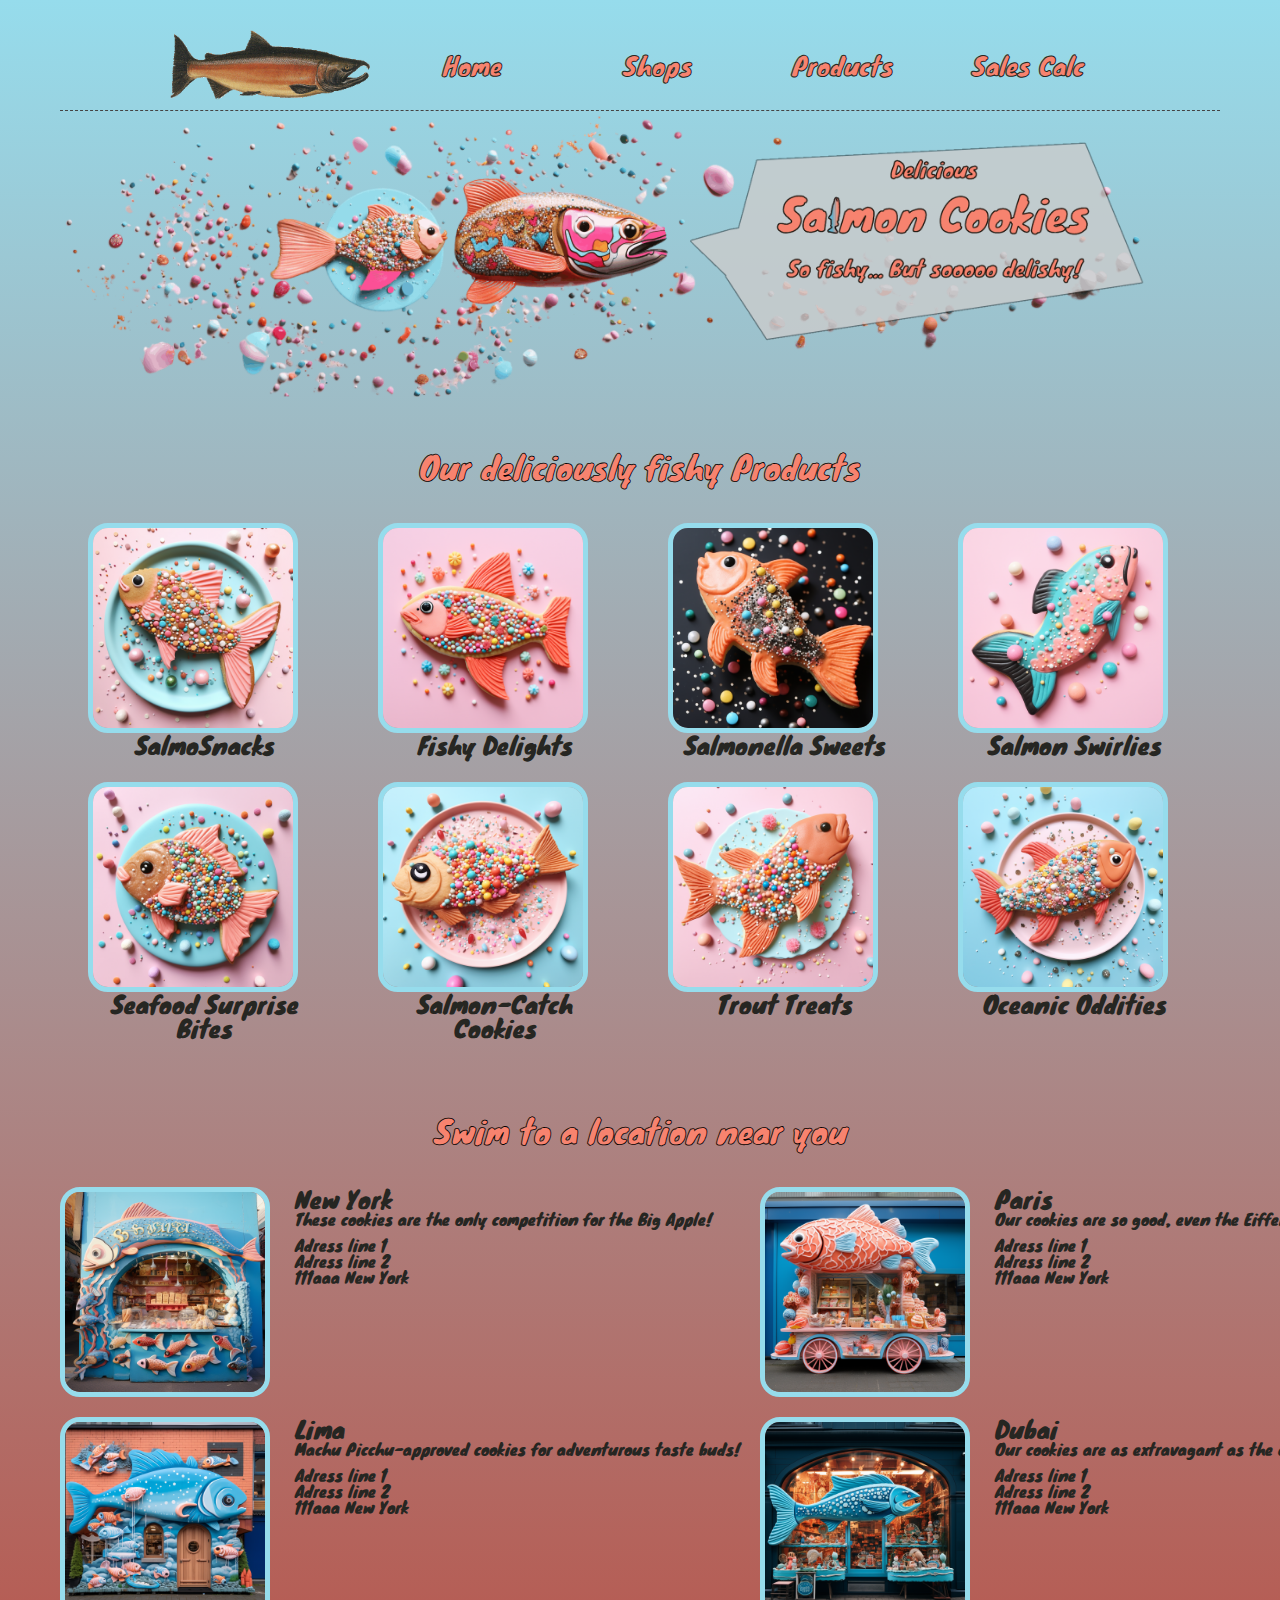
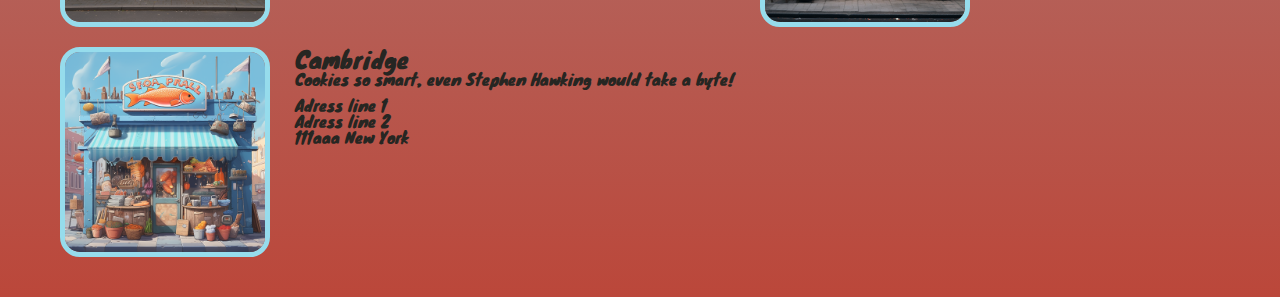
==== index.html @ cf16f284 "images" ====
<!DOCTYPE html>
<html lang="en">
  <head>
    <meta charset="UTF-8" />
    <meta name="viewport" content="width=device-width, initial-scale=1.0" />
    <title>Salmon Cookies</title>
    <link rel="stylesheet" href="reset.css" />
    <link rel="stylesheet" href="style.css" />
    <link
      rel="stylesheet"
      href="https://fonts.googleapis.com/css?family=Knewave"
    />
  </head>
  <body>
    <header>
      <nav>
        <img src="./media/salmon.gif"/>
        <a href="#">Home</a>
        <a href="#shops">Shops</a>
        <a href="#products">Products</a>
        <a href="./sales.html">Sales Calc</a>
      </nav>
    </header>
    <main>
      <img
        src="./media/salmonherotransparent.png"
        alt="salmon and cookie"
        id="hero"
      />
      <h2>Our deliciously fishy Products</h2>
      <div class="products" id="products">
        <div class="product">
          <img src="./media/products/fish1.png" alt="" />
          <h3>SalmoSnacks</h3>
        </div>
        <div class="product">
          <img src="./media/products/fish2.png" alt="" />Fishy Delights
        </div>
        <div class="product">
          <img src="./media/products/fish3.png" alt="" />Salmonella Sweets
        </div>
        <div class="product">
          <img src="./media/products/fish4.png" alt="" />Salmon Swirlies
        </div>
        <div class="product">
          <img src="./media/products/fish5.png" alt="" />Seafood Surprise Bites
        </div>
        <div class="product">
          <img src="./media/products/fish6.png" alt="" />Salmon-Catch Cookies
        </div>
        <div class="product">
          <img src="./media/products/fish7.png" alt="" />Trout Treats
        </div>
        <div class="product">
          <img src="./media/products/fish8.png" alt="" />Oceanic Oddities
        </div>
      </div>
      <h2>Swim to a location near you</h2>
      <div class="shops" id="shops">
        <div class="shop">
          <img src="./media/shops/shop1.png" alt="shop1" /><div class="shopttext"><h3>New York</h3><p>These cookies are the only competition for the Big Apple!</p><p>Adress line 1 <br>Adress line 2 <br>111aaa New York</p></div>
        </div>
        <div class="shop">
          <img src="./media/shops/shop2.png" alt="shop2" /><div class="shopttext"><h3>Lima</h3><p>Machu Picchu-approved cookies for adventurous taste buds!</p><p>Adress line 1 <br>Adress line 2 <br>111aaa New York</p></div>
        </div>
        <div class="shop">
          <img src="./media/shops/shop3.png" alt="shop2" /><div class="shopttext"><h3>Cambridge</h3><p>Cookies so smart, even Stephen Hawking would take a byte!</p><p>Adress line 1 <br>Adress line 2 <br>111aaa New York</p></div>
        </div>
        <div class="shop">
          <img src="./media/shops/shop4.png" alt="shop2" /><div class="shopttext"><h3>Paris</h3>
        <p>Our cookies are so good, even the Eiffel Tower's jealous</p><p>Adress line 1 <br>Adress line 2 <br>111aaa New York</p>
        </div>
      </div>
      <div class="shop">
        <img src="./media/shops/shop5.png" alt="shop2" /><div class="shopttext"><h3>Dubai</h3>
      <p>Our cookies are as extravagant as the city's skyline!</p><p>Adress line 1 <br>Adress line 2 <br>111aaa New York</p>
      </div>
    </div>
    </main>
  </body>
</html>
---- style.css ----
body {
  background: linear-gradient(#96dcec, #bb473a);
  font-family: "Knewave", serif;
  margin: 20px 60px;
  font-size: 1.5rem;
  background-repeat: no-repeat;
  color: #262622;
}

main,
header {
  display: flex;
  flex-direction: column;
  flex-wrap: wrap;
  justify-content: center;
}

header {
  display: flex;
  justify-content: center;
  border-bottom: 1px dashed #444444;
}
nav {
  width: 960px;
  display: flex;
  flex-flow: row nowrap;
  justify-content: center;
  align-content: center;
  display: flex;
  padding: 10px 0px;
}

nav > img {
  height: 70px;
  width: 200px;
  color: white;
  text-align: center;
  display: flex;
  flex-flow: column nowrap;
  justify-content: center;
  margin: 00px 10px;
}

nav > a {
  height: 70px;
  width: 200px;
  color: #262622;
  text-align: center;
  display: flex;
  flex-flow: column nowrap;
  justify-content: center;
  margin: 00px 10px;
  text-decoration: none;
  font-size: 25px;
}
nav > a:hover {
  color: #f7836f;
}

main:nth-child(*) {
  margin: 20px;
}

td,
th {
  border: 5px solid blueviolet;
  text-transform: capitalize;
}

#tableOfShops > table > tr:nth-child(1) > td {
  visibility: hidden;
}

td,
th {
  min-width: 30px;
  padding: 10px;
  font-size: 1.5rem;
}

tr:nth-of-type(odd) {
  background-color: salmon;
}
tr:nth-of-type(even) {
  background-color: rgb(150, 255, 131);
}

th {
  background-color: blueviolet;
  color: white;
}

td:last-child,
td:first-child,
tr:last-child {
  background-color: #8d2cde;
  color: white;
  font-weight: bold;
}

header {
  display: flex;
  flex-direction: row;
  flex-wrap: wrap;
  justify-content: center;
  grid-template-columns: 200px auto;
  vertical-align: middle;
  color: black;
  -webkit-text-fill-color: #f7836f;
  -webkit-text-stroke: 1px;
  font-size: 3rem;
}
header > div {
  vertical-align: middle;
}

#logo {
  width: 200px;
  margin: 0px 20px;
}

#hero {
  width: 100%;
}

h2 {
  color: black;
  -webkit-text-fill-color: #f7836f;
  -webkit-text-stroke: 0.8px;
  font-size: 2rem;
  margin: 50px 0px 40px 0px;
  align-self: center;
}

.products {
  display: flex;
  flex-direction: row;
  justify-content: space-around;
  align-items: flex-start;
  flex-wrap: wrap;
}
.product {
  display: flex;
  flex-direction: column;
  justify-content: flex-start;
  align-items: center;
  flex-wrap: wrap;
  margin-bottom: 25px;
  flex: 0 0 21%;
  text-align: center;
}

.product img,
.shop img {
  max-width: 200px;

  border-radius: 20px;
  border: 5px solid #96dcec;
  margin: 0px 25px 0px 0px;
}

.shops {
  display: flex;
  flex-flow: column wrap;
  max-height: 700px;
}

.shop {
  display: flex;
  flex-flow: row nowrap;
  margin: 0px 20px 20px 0px;
}

.shoptext {
  display: flex;
  flex-flow: column wrap;
}

.shopttext > p {
  font-size: 16px;
  font-weight: lighter;
  margin-bottom: 10px;
}
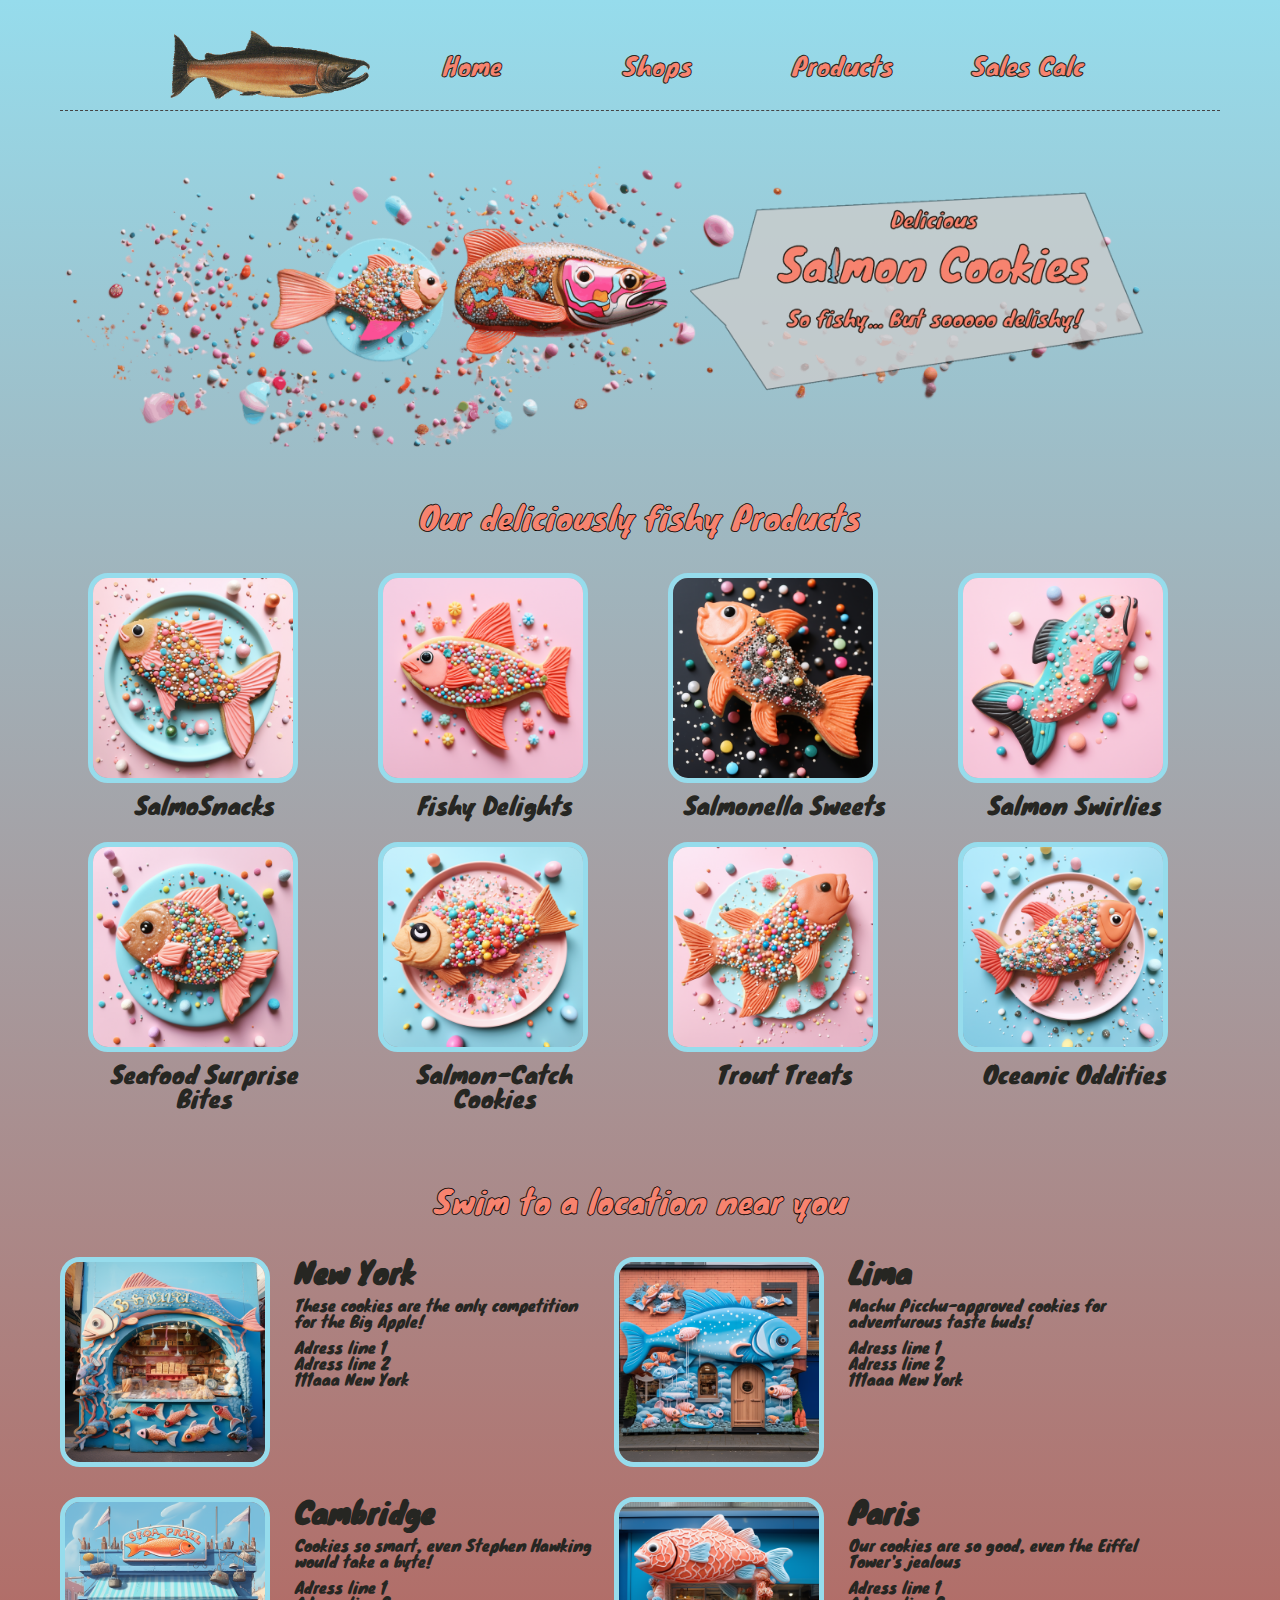
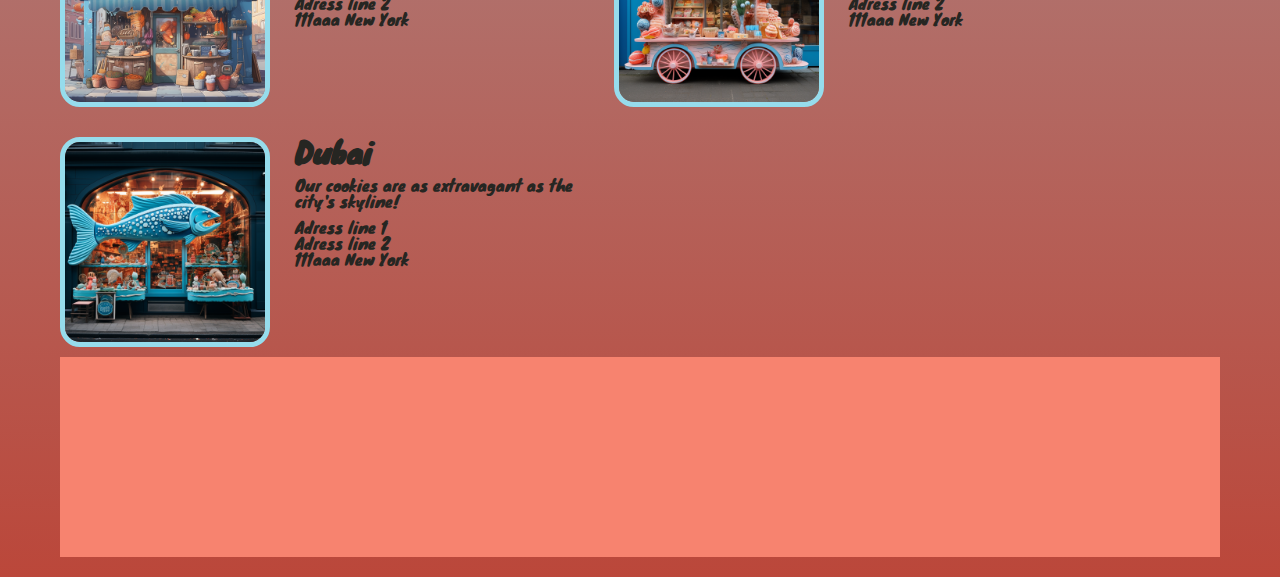
==== commit dc801641: "footer" ====
--- a/index.html
+++ b/index.html
@@ -77,5 +77,6 @@
       </div>
     </div>
     </main>
+    <footer></footer>
   </body>
 </html>
--- a/style.css
+++ b/style.css
@@ -121,6 +121,7 @@
 
 #hero {
   width: 100%;
+  margin-top: 50px;
 }
 
 h2 {
@@ -150,18 +151,17 @@
   text-align: center;
 }
 
-.product img,
-.shop img {
+.product > img,
+.shop > img {
   max-width: 200px;
-
   border-radius: 20px;
   border: 5px solid #96dcec;
-  margin: 0px 25px 0px 0px;
+  margin: 0px 25px 10px 0px;
 }
 
 .shops {
   display: flex;
-  flex-flow: column wrap;
+  flex-wrap: wrap;
   max-height: 700px;
 }
 
@@ -169,6 +169,7 @@
   display: flex;
   flex-flow: row nowrap;
   margin: 0px 20px 20px 0px;
+  max-width: 46%;
 }
 
 .shoptext {
@@ -181,3 +182,14 @@
   font-weight: lighter;
   margin-bottom: 10px;
 }
+
+.shopttext > h3 {
+  font-size: 30px;
+  font-weight: bold;
+  margin-bottom: 10px;
+}
+
+footer {
+  background-color: #f7836f;
+  height: 200px;
+}
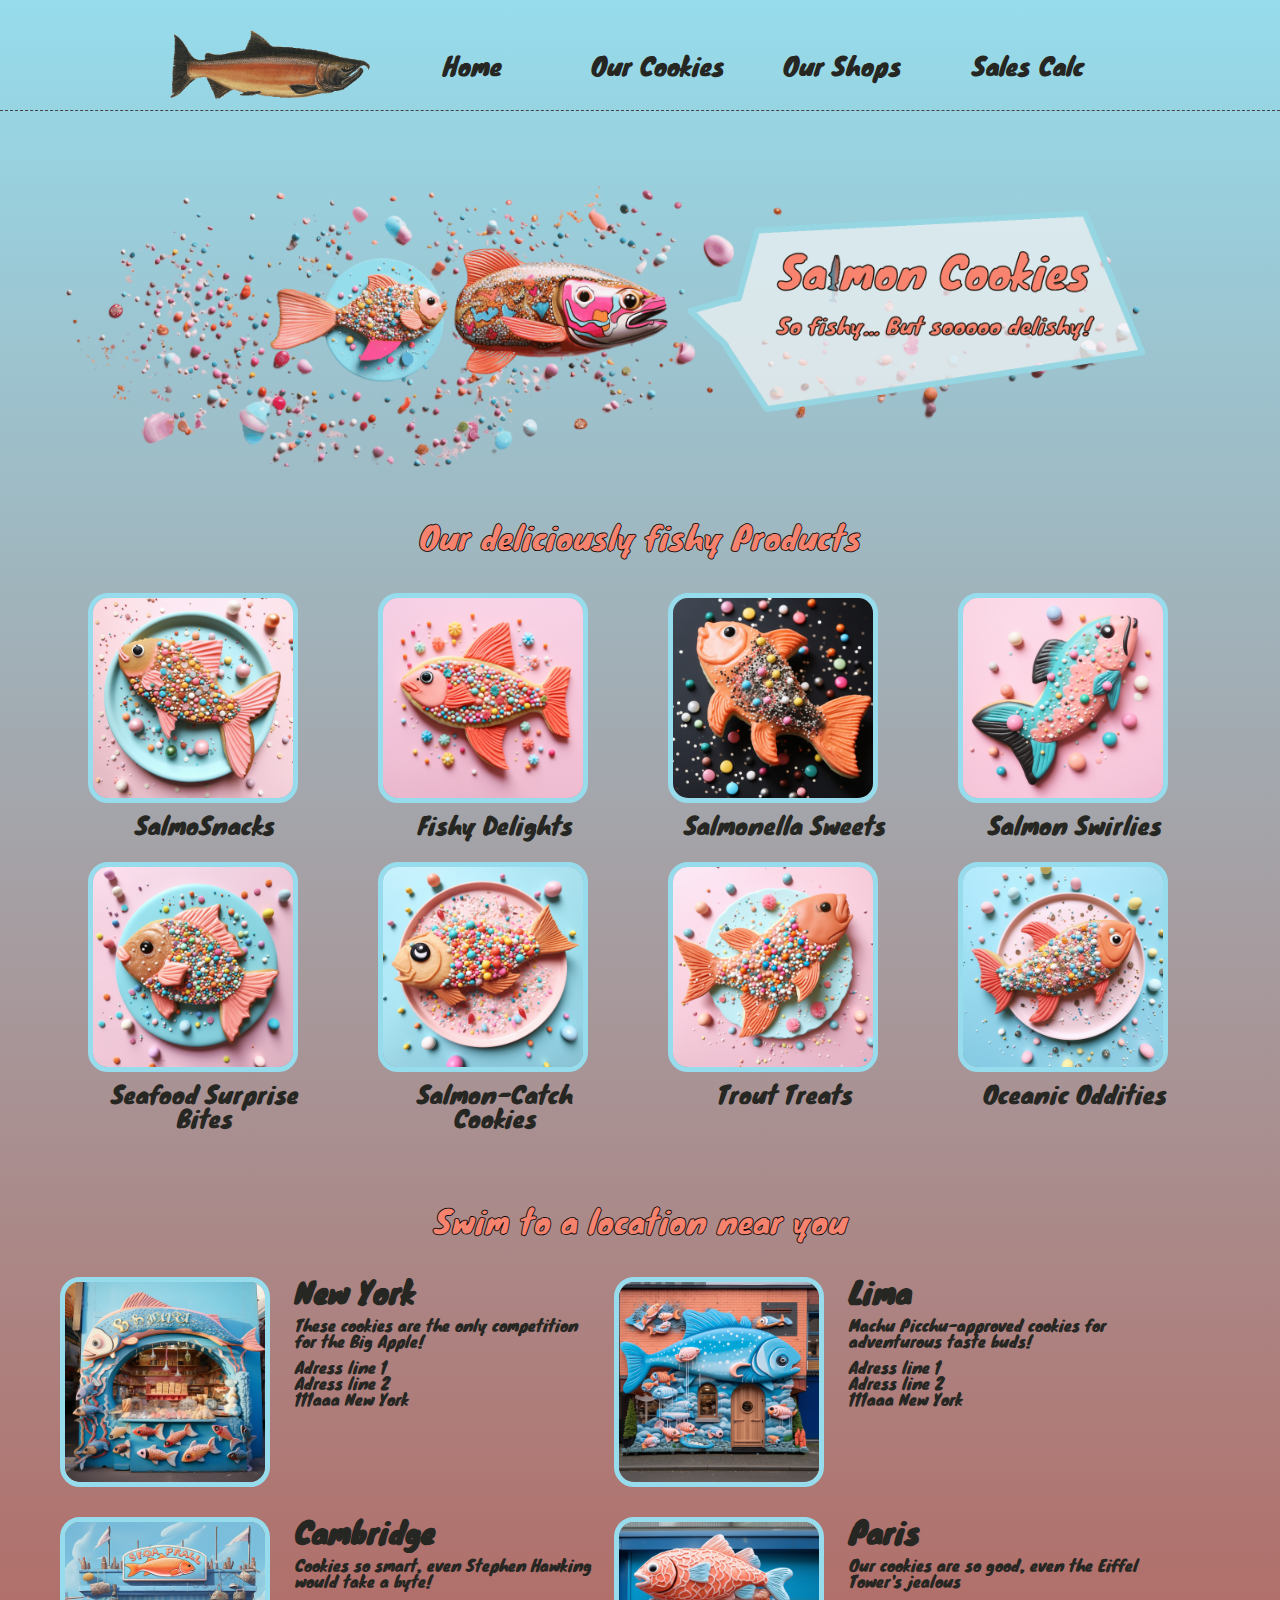
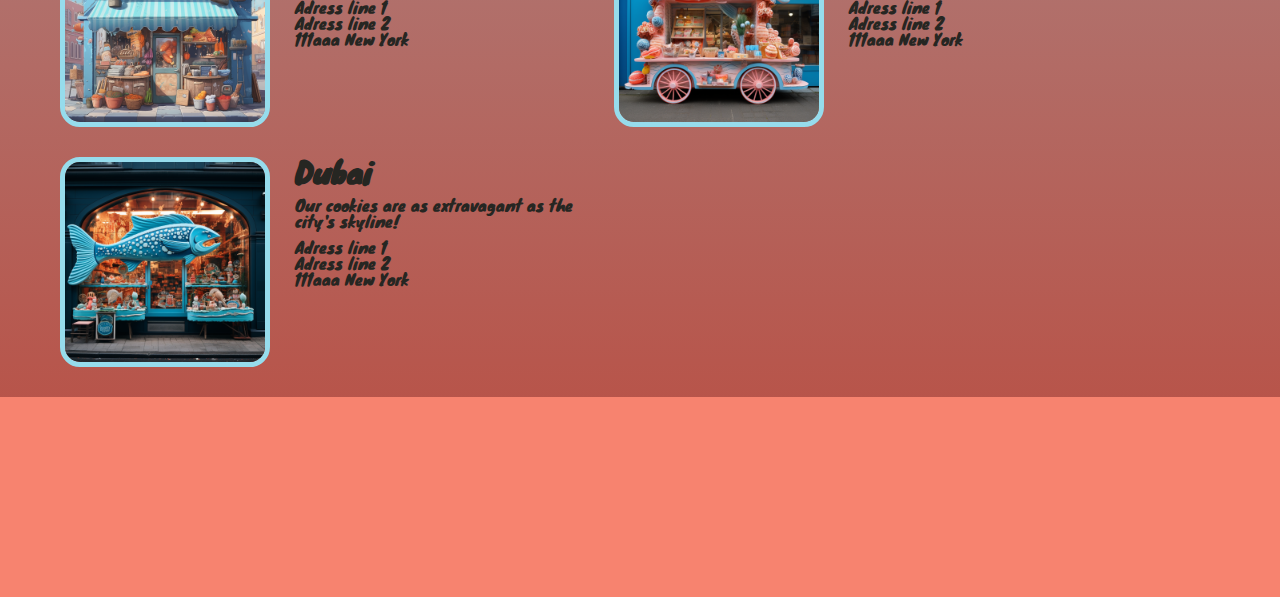
==== commit 48574e21: "hero image small change" ====
--- a/index.html
+++ b/index.html
@@ -16,8 +16,8 @@
       <nav>
         <img src="./media/salmon.gif"/>
         <a href="#">Home</a>
-        <a href="#shops">Shops</a>
-        <a href="#products">Products</a>
+        <a href="#shops">Our Cookies</a>
+        <a href="#products">Our Shops</a>
         <a href="./sales.html">Sales Calc</a>
       </nav>
     </header>
--- a/style.css
+++ b/style.css
@@ -1,7 +1,7 @@
 body {
   background: linear-gradient(#96dcec, #bb473a);
   font-family: "Knewave", serif;
-  margin: 20px 60px;
+  margin: 20px 0px 0px 0px;
   font-size: 1.5rem;
   background-repeat: no-repeat;
   color: #262622;
@@ -13,6 +13,9 @@
   flex-direction: column;
   flex-wrap: wrap;
   justify-content: center;
+}
+main {
+  margin: 20px 60px;
 }
 
 header {
@@ -106,8 +109,6 @@
   grid-template-columns: 200px auto;
   vertical-align: middle;
   color: black;
-  -webkit-text-fill-color: #f7836f;
-  -webkit-text-stroke: 1px;
   font-size: 3rem;
 }
 header > div {
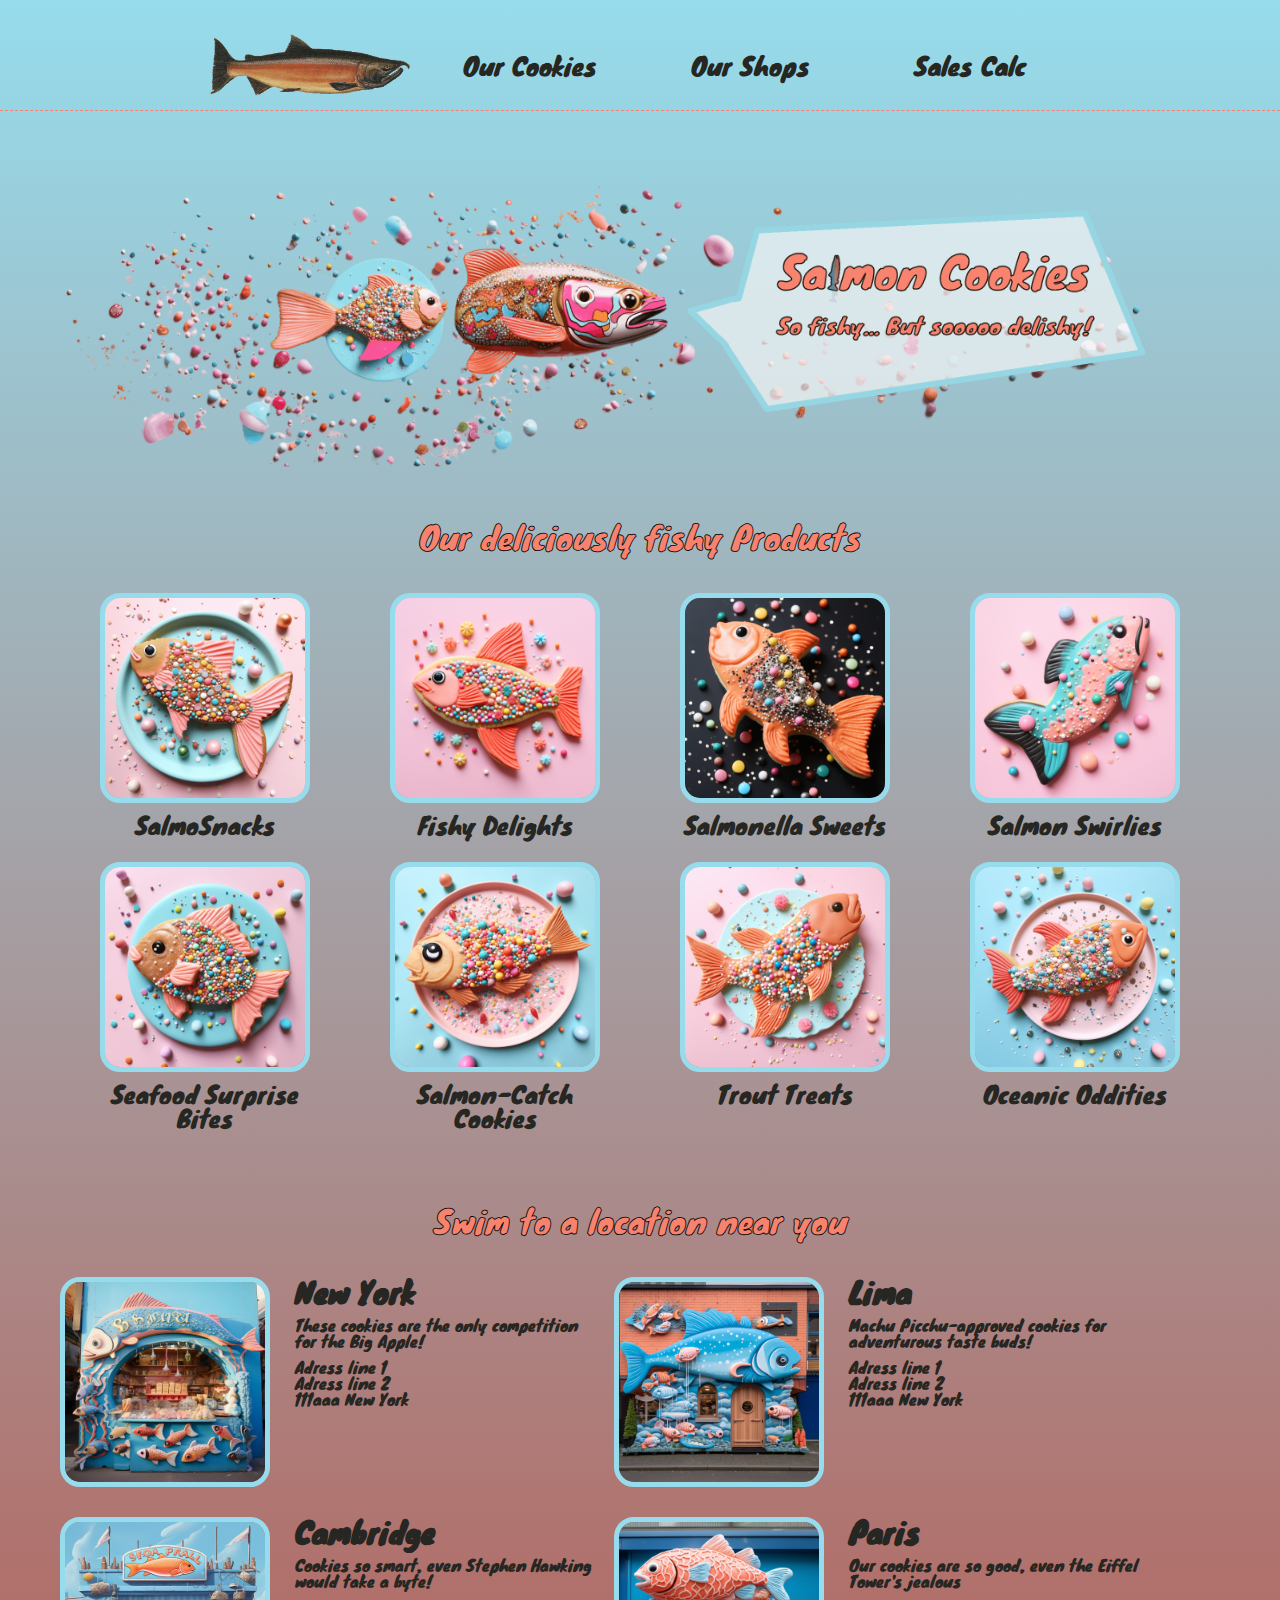
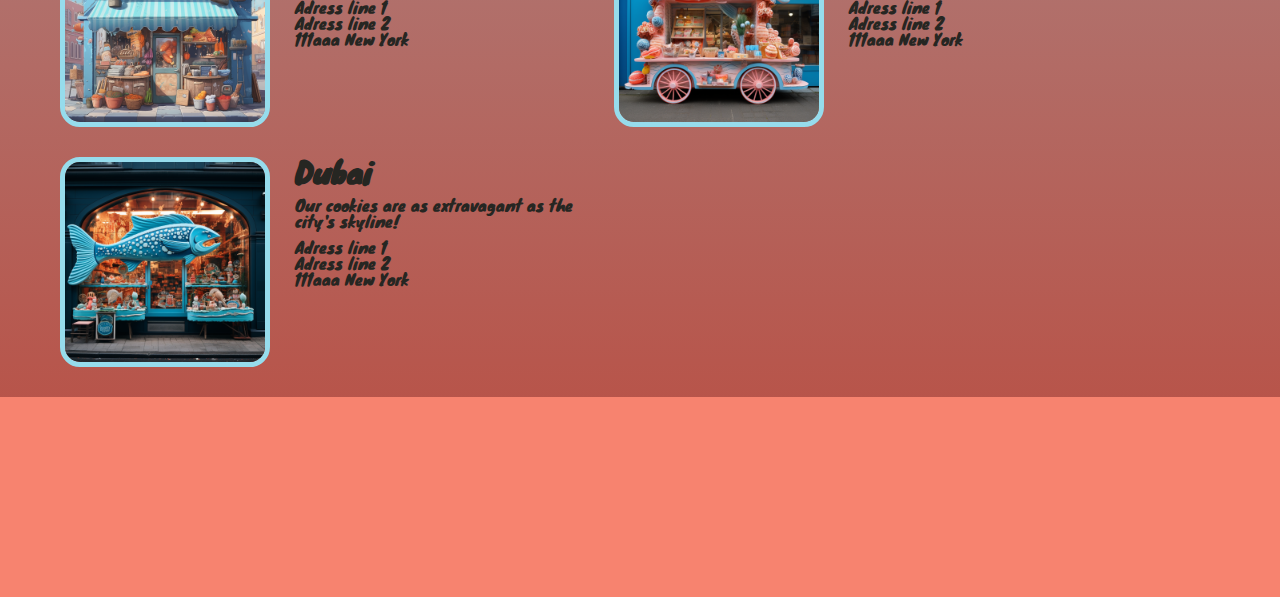
==== commit 84ced4a9: "fixed navigation" ====
--- a/index.html
+++ b/index.html
@@ -14,10 +14,9 @@
   <body>
     <header>
       <nav>
-        <img src="./media/salmon.gif"/>
-        <a href="#">Home</a>
-        <a href="#shops">Our Cookies</a>
-        <a href="#products">Our Shops</a>
+        <a href="../"><img src="./media/salmon.gif" /></a>
+        <a href="./#shops">Our Cookies</a>
+        <a href="./#products">Our Shops</a>
         <a href="./sales.html">Sales Calc</a>
       </nav>
     </header>
@@ -34,25 +33,25 @@
           <h3>SalmoSnacks</h3>
         </div>
         <div class="product">
-          <img src="./media/products/fish2.png" alt="" />Fishy Delights
+          <img src="./media/products/fish2.png" alt="" /><h3>Fishy Delights</h3>
         </div>
         <div class="product">
-          <img src="./media/products/fish3.png" alt="" />Salmonella Sweets
+          <img src="./media/products/fish3.png" alt="" /><h3>Salmonella Sweets</h3>
         </div>
         <div class="product">
-          <img src="./media/products/fish4.png" alt="" />Salmon Swirlies
+          <img src="./media/products/fish4.png" alt="" /><h3>Salmon Swirlies</h3>
         </div>
         <div class="product">
-          <img src="./media/products/fish5.png" alt="" />Seafood Surprise Bites
+          <img src="./media/products/fish5.png" alt="" /><h3>Seafood Surprise Bites</h3>
         </div>
         <div class="product">
-          <img src="./media/products/fish6.png" alt="" />Salmon-Catch Cookies
+          <img src="./media/products/fish6.png" alt="" /><h3>Salmon-Catch Cookies</h3>
         </div>
         <div class="product">
-          <img src="./media/products/fish7.png" alt="" />Trout Treats
+          <img src="./media/products/fish7.png" alt="" /><h3>Trout Treats</h3>
         </div>
         <div class="product">
-          <img src="./media/products/fish8.png" alt="" />Oceanic Oddities
+          <img src="./media/products/fish8.png" alt="" /><h3>Oceanic Oddities</h3>
         </div>
       </div>
       <h2>Swim to a location near you</h2>
--- a/style.css
+++ b/style.css
@@ -21,7 +21,7 @@
 header {
   display: flex;
   justify-content: center;
-  border-bottom: 1px dashed #444444;
+  border-bottom: 1px dashed salmon;
 }
 nav {
   width: 960px;
@@ -66,7 +66,6 @@
 
 td,
 th {
-  border: 5px solid blueviolet;
   text-transform: capitalize;
 }
 
@@ -157,6 +156,13 @@
   max-width: 200px;
   border-radius: 20px;
   border: 5px solid #96dcec;
+  margin: 0px 0px 10px 0px;
+}
+
+.shop > img {
+  max-width: 200px;
+  border-radius: 20px;
+  border: 5px solid #96dcec;
   margin: 0px 25px 10px 0px;
 }
 
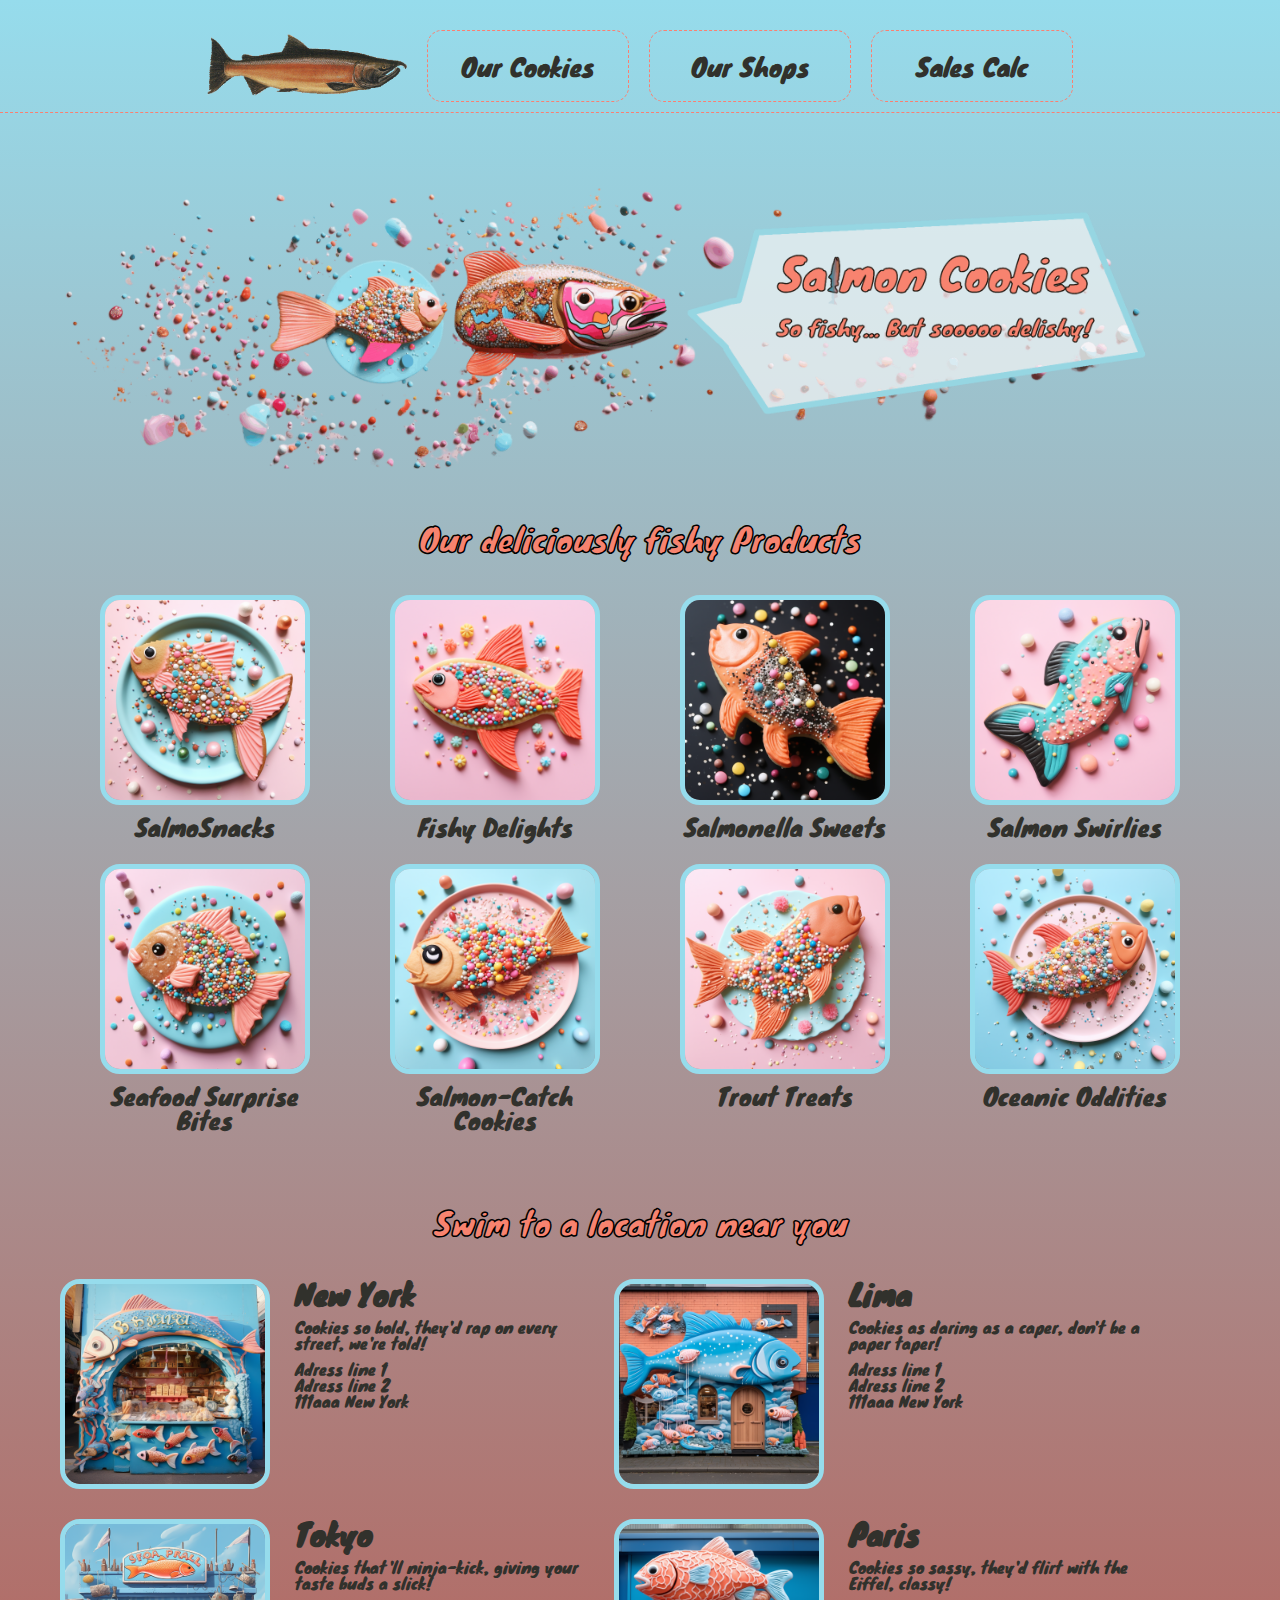
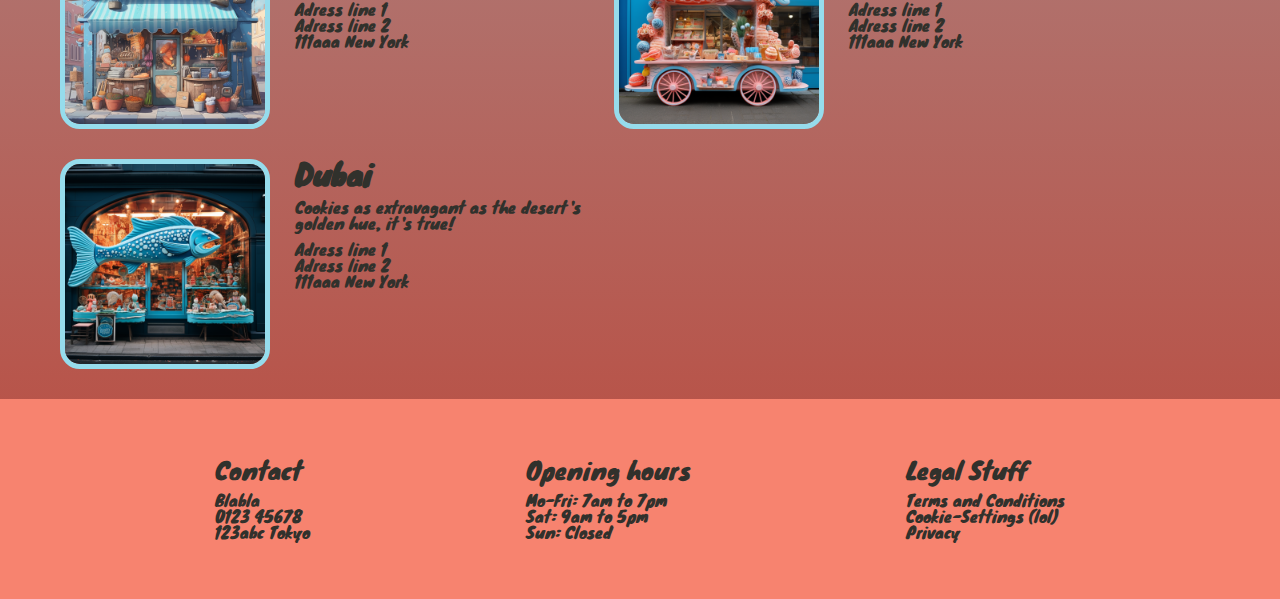
==== commit ef5028c4: "hover styles" ====
--- a/index.html
+++ b/index.html
@@ -14,9 +14,9 @@
   <body>
     <header>
       <nav>
-        <a href="../"><img src="./media/salmon.gif" /></a>
-        <a href="./#shops">Our Cookies</a>
-        <a href="./#products">Our Shops</a>
+        <a href="./"><img src="./media/salmon.gif" /></a>
+        <a href="./#products">Our Cookies</a>
+        <a href="./#shops">Our Shops</a>
         <a href="./sales.html">Sales Calc</a>
       </nav>
     </header>
@@ -33,49 +33,103 @@
           <h3>SalmoSnacks</h3>
         </div>
         <div class="product">
-          <img src="./media/products/fish2.png" alt="" /><h3>Fishy Delights</h3>
+          <img src="./media/products/fish2.png" alt="" />
+          <h3>Fishy Delights</h3>
         </div>
         <div class="product">
-          <img src="./media/products/fish3.png" alt="" /><h3>Salmonella Sweets</h3>
+          <img src="./media/products/fish3.png" alt="" />
+          <h3>Salmonella Sweets</h3>
         </div>
         <div class="product">
-          <img src="./media/products/fish4.png" alt="" /><h3>Salmon Swirlies</h3>
+          <img src="./media/products/fish4.png" alt="" />
+          <h3>Salmon Swirlies</h3>
         </div>
         <div class="product">
-          <img src="./media/products/fish5.png" alt="" /><h3>Seafood Surprise Bites</h3>
+          <img src="./media/products/fish5.png" alt="" />
+          <h3>Seafood Surprise Bites</h3>
         </div>
         <div class="product">
-          <img src="./media/products/fish6.png" alt="" /><h3>Salmon-Catch Cookies</h3>
+          <img src="./media/products/fish6.png" alt="" />
+          <h3>Salmon-Catch Cookies</h3>
         </div>
         <div class="product">
-          <img src="./media/products/fish7.png" alt="" /><h3>Trout Treats</h3>
+          <img src="./media/products/fish7.png" alt="" />
+          <h3>Trout Treats</h3>
         </div>
         <div class="product">
-          <img src="./media/products/fish8.png" alt="" /><h3>Oceanic Oddities</h3>
+          <img src="./media/products/fish8.png" alt="" />
+          <h3>Oceanic Oddities</h3>
         </div>
       </div>
       <h2>Swim to a location near you</h2>
       <div class="shops" id="shops">
         <div class="shop">
-          <img src="./media/shops/shop1.png" alt="shop1" /><div class="shopttext"><h3>New York</h3><p>These cookies are the only competition for the Big Apple!</p><p>Adress line 1 <br>Adress line 2 <br>111aaa New York</p></div>
+          <img src="./media/shops/shop1.png" alt="shop1" />
+          <div class="shopttext">
+            <h3>New York</h3>
+            <p>Cookies so bold, they'd rap on every street, we're told!</p>
+            <p>Adress line 1 <br />Adress line 2 <br />111aaa New York</p>
+          </div>
         </div>
         <div class="shop">
-          <img src="./media/shops/shop2.png" alt="shop2" /><div class="shopttext"><h3>Lima</h3><p>Machu Picchu-approved cookies for adventurous taste buds!</p><p>Adress line 1 <br>Adress line 2 <br>111aaa New York</p></div>
+          <img src="./media/shops/shop2.png" alt="shop2" />
+          <div class="shopttext">
+            <h3>Lima</h3>
+            <p>Cookies as daring as a caper, don't be a paper taper!</p>
+            <p>Adress line 1 <br />Adress line 2 <br />111aaa New York</p>
+          </div>
         </div>
         <div class="shop">
-          <img src="./media/shops/shop3.png" alt="shop2" /><div class="shopttext"><h3>Cambridge</h3><p>Cookies so smart, even Stephen Hawking would take a byte!</p><p>Adress line 1 <br>Adress line 2 <br>111aaa New York</p></div>
+          <img src="./media/shops/shop3.png" alt="shop2" />
+          <div class="shopttext">
+            <h3>Tokyo</h3>
+            <p>Cookies that'll ninja-kick, giving your taste buds a slick!</p>
+            <p>Adress line 1 <br />Adress line 2 <br />111aaa New York</p>
+          </div>
         </div>
         <div class="shop">
-          <img src="./media/shops/shop4.png" alt="shop2" /><div class="shopttext"><h3>Paris</h3>
-        <p>Our cookies are so good, even the Eiffel Tower's jealous</p><p>Adress line 1 <br>Adress line 2 <br>111aaa New York</p>
+          <img src="./media/shops/shop4.png" alt="shop2" />
+          <div class="shopttext">
+            <h3>Paris</h3>
+            <p>Cookies so sassy, they'd flirt with the Eiffel, classy!</p>
+            <p>Adress line 1 <br />Adress line 2 <br />111aaa New York</p>
+          </div>
+        </div>
+        <div class="shop">
+          <img src="./media/shops/shop5.png" alt="shop2" />
+          <div class="shopttext">
+            <h3>Dubai</h3>
+            <p>Cookies as extravagant as the desert's golden hue, it's true!</p>
+            <p>Adress line 1 <br />Adress line 2 <br />111aaa New York</p>
+          </div>
         </div>
       </div>
-      <div class="shop">
-        <img src="./media/shops/shop5.png" alt="shop2" /><div class="shopttext"><h3>Dubai</h3>
-      <p>Our cookies are as extravagant as the city's skyline!</p><p>Adress line 1 <br>Adress line 2 <br>111aaa New York</p>
+    </main>
+    <footer>
+      <div class="footercolumn">
+        <h3>Contact</h3>
+        <ul>
+          <li>Blabla</li>
+          <li>0123 45678</li>
+          <li>123abc Tokyo</li>
+        </ul>
       </div>
-    </div>
-    </main>
-    <footer></footer>
+      <div class="footercolumn">
+        <h3>Opening hours</h3>
+        <ul>
+          <li>Mo-Fri: 7am to 7pm</li>
+          <li>Sat: 9am to 5pm</li>
+          <li>Sun: Closed</li>
+        </ul>
+      </div>
+      <div class="footercolumn">
+        <h3>Legal Stuff</h3>
+        <ul>
+          <li>Terms and Conditions</li>
+          <li>Cookie-Settings (lol)</li>
+          <li>Privacy</li>
+        </ul>
+      </div>
+    </footer>
   </body>
 </html>
--- a/style.css
+++ b/style.css
@@ -4,7 +4,7 @@
   margin: 20px 0px 0px 0px;
   font-size: 1.5rem;
   background-repeat: no-repeat;
-  color: #262622;
+  color: #31312c;
 }
 
 main,
@@ -47,7 +47,7 @@
 nav > a {
   height: 70px;
   width: 200px;
-  color: #262622;
+  color: #31312c;
   text-align: center;
   display: flex;
   flex-flow: column nowrap;
@@ -55,9 +55,18 @@
   margin: 00px 10px;
   text-decoration: none;
   font-size: 25px;
+  border-radius: 15px;
 }
 nav > a:hover {
   color: #f7836f;
+}
+
+nav > a:not(:first-of-type) {
+  border: 1px dashed salmon;
+}
+
+nav > a:hover {
+  border: 1px dashed #31312c;
 }
 
 main:nth-child(*) {
@@ -127,7 +136,7 @@
 h2 {
   color: black;
   -webkit-text-fill-color: #f7836f;
-  -webkit-text-stroke: 0.8px;
+  -webkit-text-stroke: 1.5px;
   font-size: 2rem;
   margin: 50px 0px 40px 0px;
   align-self: center;
@@ -158,6 +167,10 @@
   border: 5px solid #96dcec;
   margin: 0px 0px 10px 0px;
 }
+.product > img:hover,
+.shop > img:hover {
+  border: 5px solid salmon;
+}
 
 .shop > img {
   max-width: 200px;
@@ -199,4 +212,17 @@
 footer {
   background-color: #f7836f;
   height: 200px;
-}
+  display: flex;
+  flex-flow: row wrap;
+  align-content: space-around;
+  justify-content: space-evenly;
+}
+
+footer ul {
+  font-size: 16px;
+  font-weight: lighter;
+}
+
+footer h3 {
+  margin-bottom: 10px;
+}
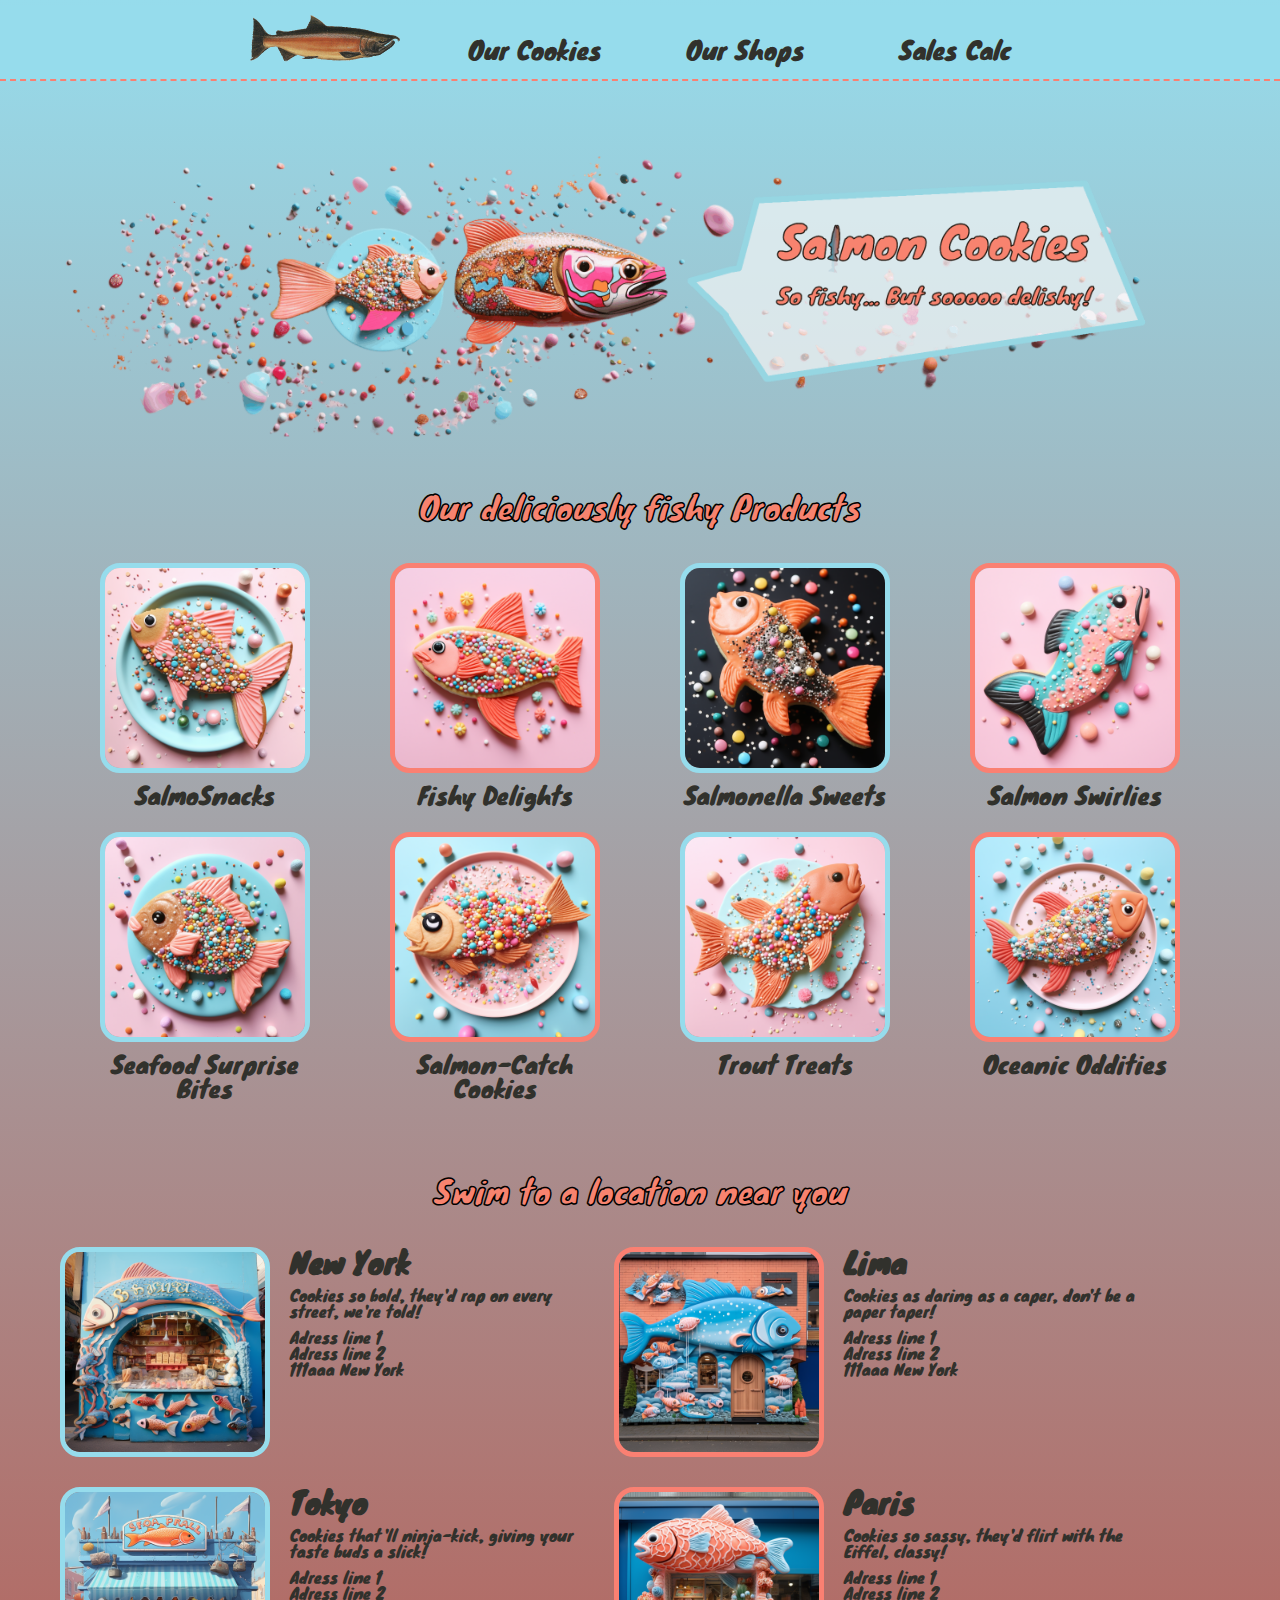
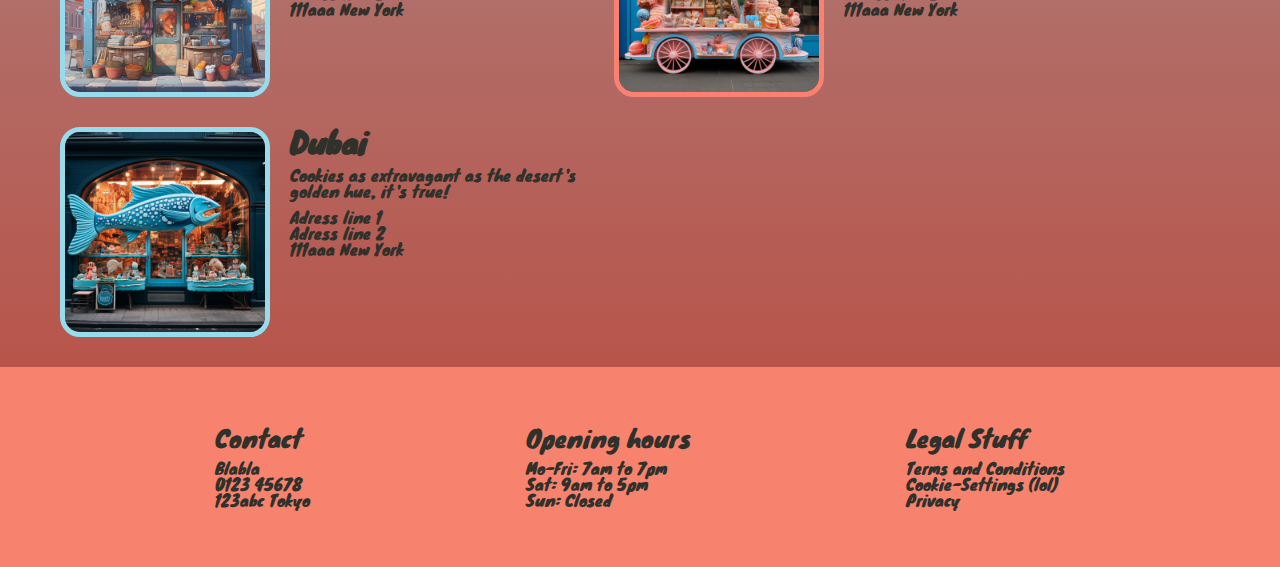
==== commit b40d36b3: "favicon and image borders" ====
--- a/index.html
+++ b/index.html
@@ -6,6 +6,8 @@
     <title>Salmon Cookies</title>
     <link rel="stylesheet" href="reset.css" />
     <link rel="stylesheet" href="style.css" />
+    <link rel="shortcut icon" href="/media/favicon.ico" />
+
     <link
       rel="stylesheet"
       href="https://fonts.googleapis.com/css?family=Knewave"
--- a/style.css
+++ b/style.css
@@ -1,7 +1,7 @@
 body {
   background: linear-gradient(#96dcec, #bb473a);
   font-family: "Knewave", serif;
-  margin: 20px 0px 0px 0px;
+  margin: 5px 0px 0px 0px;
   font-size: 1.5rem;
   background-repeat: no-repeat;
   color: #31312c;
@@ -21,7 +21,10 @@
 header {
   display: flex;
   justify-content: center;
-  border-bottom: 1px dashed salmon;
+  border-bottom: 2px dashed salmon;
+  position: sticky;
+  top: 0px;
+  background-color: #96dcec;
 }
 nav {
   width: 960px;
@@ -31,6 +34,7 @@
   align-content: center;
   display: flex;
   padding: 10px 0px;
+  align-items: flex-end;
 }
 
 nav > img {
@@ -45,28 +49,27 @@
 }
 
 nav > a {
-  height: 70px;
-  width: 200px;
+  width: 150px;
   color: #31312c;
   text-align: center;
   display: flex;
   flex-flow: column nowrap;
   justify-content: center;
-  margin: 00px 10px;
+  margin: 0px 30px 5px 30px;
   text-decoration: none;
   font-size: 25px;
-  border-radius: 15px;
+  border-bottom: 2px dashed transparent;
 }
 nav > a:hover {
   color: #f7836f;
 }
 
-nav > a:not(:first-of-type) {
-  border: 1px dashed salmon;
-}
-
-nav > a:hover {
-  border: 1px dashed #31312c;
+nav > a:not(:first-of-type):hover {
+  border-bottom: 2px dashed salmon;
+}
+
+nav > a:not(:first-of-type):hover {
+  border-bottom: 2px dashed #31312c;
 }
 
 main:nth-child(*) {
@@ -164,19 +167,26 @@
 .shop > img {
   max-width: 200px;
   border-radius: 20px;
+  margin: 0px 0px 10px 0px;
+}
+
+.product:nth-of-type(odd) > img,
+.shop:nth-of-type(odd) > img {
   border: 5px solid #96dcec;
-  margin: 0px 0px 10px 0px;
-}
+}
+
+.product:nth-of-type(even) > img,
+.shop:nth-of-type(even) > img {
+  border: 5px solid salmon;
+}
+
 .product > img:hover,
 .shop > img:hover {
-  border: 5px solid salmon;
+  border: 5px solid #31312c;
 }
 
 .shop > img {
-  max-width: 200px;
-  border-radius: 20px;
-  border: 5px solid #96dcec;
-  margin: 0px 25px 10px 0px;
+  margin-right: 20px;
 }
 
 .shops {
